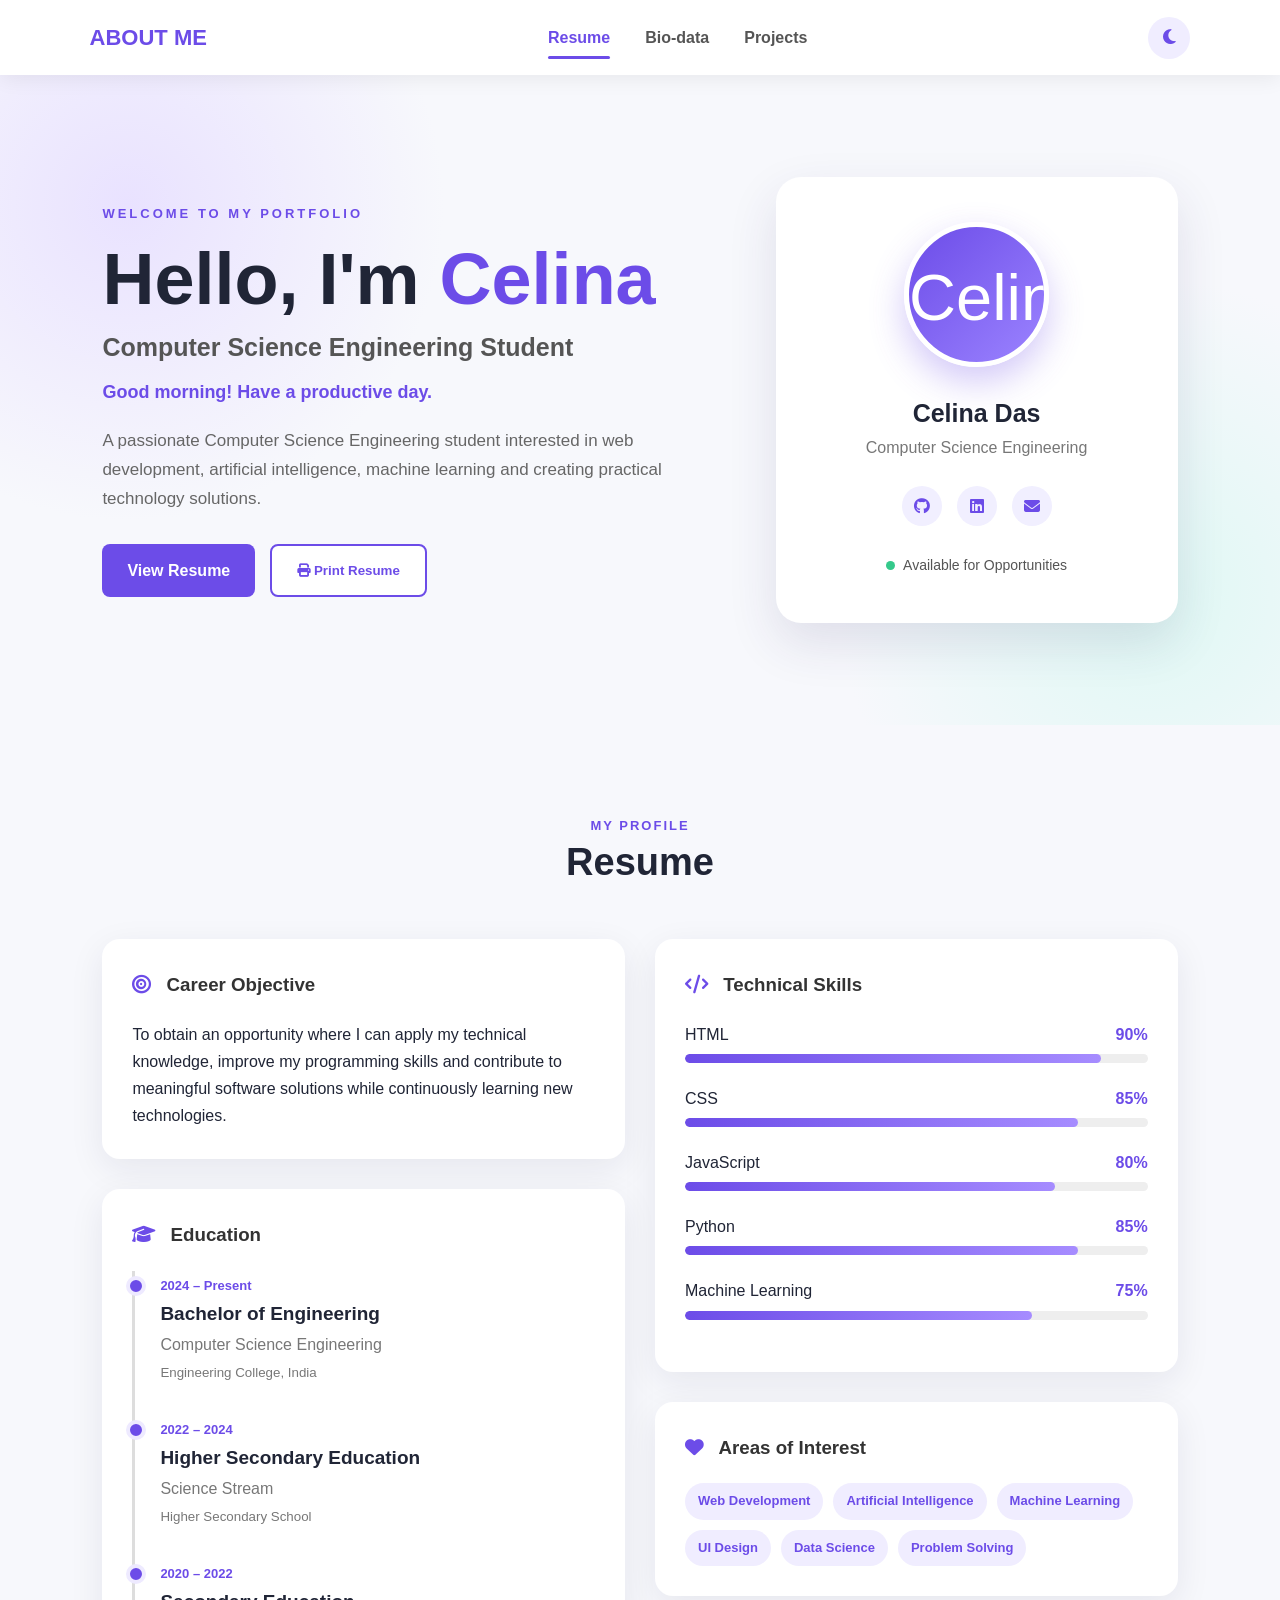
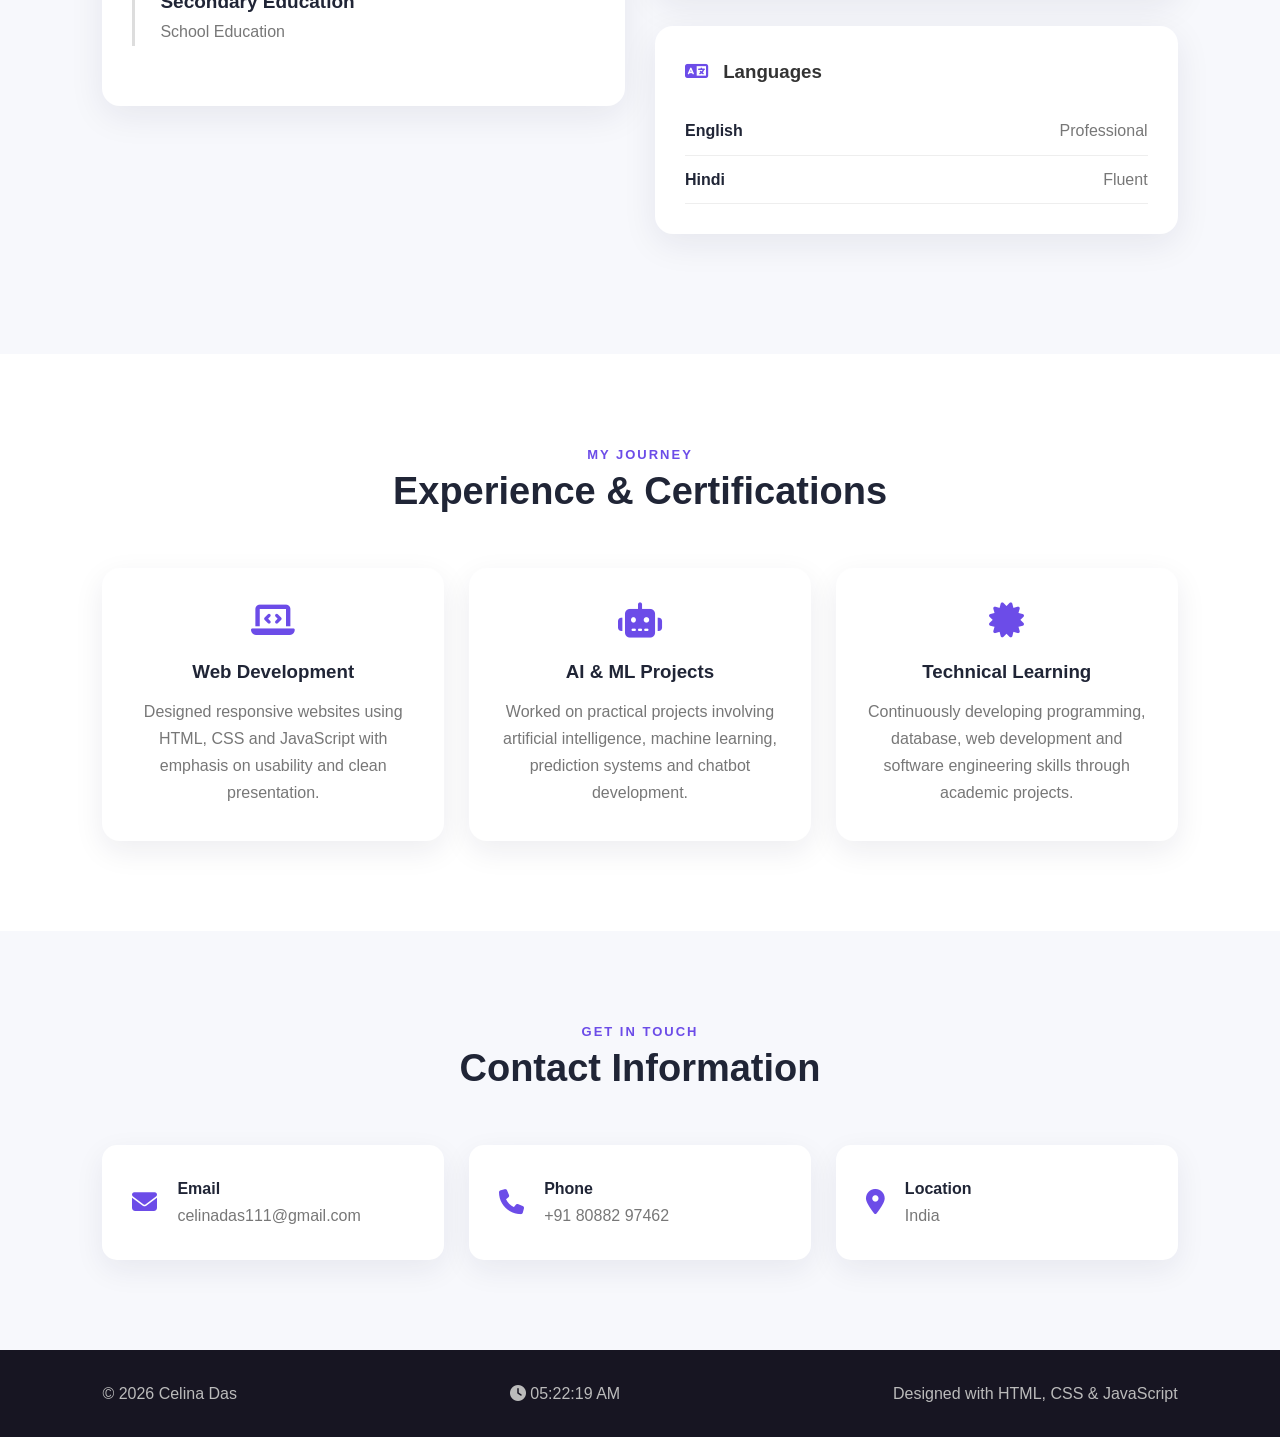
==== index.html @ e7c4971f "Add files via upload" ====
<!DOCTYPE html>
<html lang="en">
<head>
    <meta charset="UTF-8">
    <meta name="viewport" content="width=device-width, initial-scale=1.0">
    <title>Celina Das | Resume</title>

    <link rel="stylesheet"
          href="https://cdnjs.cloudflare.com/ajax/libs/font-awesome/6.5.2/css/all.min.css">

    <link rel="stylesheet" href="style.css">
</head>

<body>

<header class="header">
    <div class="logo"> ABOUT ME </div>

    <nav>
        <a href="index.html" class="active">Resume</a>
        <a href="biodata.html">Bio-data</a>
        <a href="projects.html">Projects</a>
    </nav>

    <button class="theme-btn" onclick="toggleTheme()">
        <i class="fas fa-moon"></i>
    </button>
</header>


<main>

<!-- HERO -->
<section class="hero">

    <div class="hero-text">

        <p class="small-title">WELCOME TO MY PORTFOLIO</p>

        <h1>Hello, I'm <span>Celina</span></h1>

        <h2>Computer Science Engineering Student</h2>

        <p id="greeting"></p>

        <p class="intro">
            A passionate Computer Science Engineering student interested in
            web development, artificial intelligence, machine learning and
            creating practical technology solutions.
        </p>

        <div class="hero-buttons">
            <a href="#resume" class="btn">View Resume</a>

            <button class="btn outline" onclick="printResume()">
                <i class="fas fa-print"></i> Print Resume
            </button>
        </div>

    </div>


    <div class="profile-card">

        <div class="profile-icon">
            <img src="images/p.png" alt="Celina Das">
        </div>

        <h3>Celina Das</h3>

        <p>Computer Science Engineering</p>

        <div class="social-icons">

            <a href="#">
                <i class="fab fa-github"></i>
            </a>

            <a href="#">
                <i class="fab fa-linkedin"></i>
            </a>

            <a href="mailto:celina@example.com">
                <i class="fas fa-envelope"></i>
            </a>

        </div>

        <div class="availability">
            <span></span> Available for Opportunities
        </div>

    </div>

</section>


<!-- RESUME -->
<section class="section" id="resume">

    <div class="section-title">
        <p>MY PROFILE</p>
        <h2>Resume</h2>
    </div>


    <div class="resume-grid">

        <!-- LEFT -->
        <div>

            <article class="resume-card">

                <h3>
                    <i class="fas fa-bullseye"></i>
                    Career Objective
                </h3>

                <p>
                    To obtain an opportunity where I can apply my technical
                    knowledge, improve my programming skills and contribute
                    to meaningful software solutions while continuously
                    learning new technologies.
                </p>

            </article>


            <article class="resume-card">

                <h3>
                    <i class="fas fa-graduation-cap"></i>
                    Education
                </h3>

                <div class="timeline">

                    <div class="timeline-item">

                        <span>2024 – Present</span>

                        <h4>Bachelor of Engineering</h4>

                        <p>
                            Computer Science Engineering
                        </p>

                        <small>
                            Engineering College, India
                        </small>

                    </div>


                    <div class="timeline-item">

                        <span>2022 – 2024</span>

                        <h4>Higher Secondary Education</h4>

                        <p>
                            Science Stream
                        </p>

                        <small>
                            Higher Secondary School
                        </small>

                    </div>


                    <div class="timeline-item">

                        <span>2020 – 2022</span>

                        <h4>Secondary Education</h4>

                        <p>
                            School Education
                        </p>

                    </div>

                </div>

            </article>

        </div>


        <!-- RIGHT -->
        <div>

            <article class="resume-card">

                <h3>
                    <i class="fas fa-code"></i>
                    Technical Skills
                </h3>

                <div class="skill">

                    <div>
                        <span>HTML</span>
                        <b>90%</b>
                    </div>

                    <div class="progress">
                        <div style="width:90%"></div>
                    </div>

                </div>


                <div class="skill">

                    <div>
                        <span>CSS</span>
                        <b>85%</b>
                    </div>

                    <div class="progress">
                        <div style="width:85%"></div>
                    </div>

                </div>


                <div class="skill">

                    <div>
                        <span>JavaScript</span>
                        <b>80%</b>
                    </div>

                    <div class="progress">
                        <div style="width:80%"></div>
                    </div>

                </div>


                <div class="skill">

                    <div>
                        <span>Python</span>
                        <b>85%</b>
                    </div>

                    <div class="progress">
                        <div style="width:85%"></div>
                    </div>

                </div>


                <div class="skill">

                    <div>
                        <span>Machine Learning</span>
                        <b>75%</b>
                    </div>

                    <div class="progress">
                        <div style="width:75%"></div>
                    </div>

                </div>

            </article>


            <article class="resume-card">

                <h3>
                    <i class="fas fa-heart"></i>
                    Areas of Interest
                </h3>

                <div class="tags">

                    <span>Web Development</span>
                    <span>Artificial Intelligence</span>
                    <span>Machine Learning</span>
                    <span>UI Design</span>
                    <span>Data Science</span>
                    <span>Problem Solving</span>

                </div>

            </article>


            <article class="resume-card">

                <h3>
                    <i class="fas fa-language"></i>
                    Languages
                </h3>

                <div class="language-list">

                    <p>
                        <b>English</b>
                        <span>Professional</span>
                    </p>

                    <p>
                        <b>Hindi</b>
                        <span>Fluent</span>
                    </p>

                </div>

            </article>

        </div>

    </div>

</section>


<!-- EXPERIENCE -->
<section class="section alternate">

    <div class="section-title">
        <p>MY JOURNEY</p>
        <h2>Experience & Certifications</h2>
    </div>


    <div class="three-columns">

        <article class="info-card">

            <i class="fas fa-laptop-code"></i>

            <h3>Web Development</h3>

            <p>
                Designed responsive websites using HTML, CSS and JavaScript
                with emphasis on usability and clean presentation.
            </p>

        </article>


        <article class="info-card">

            <i class="fas fa-robot"></i>

            <h3>AI & ML Projects</h3>

            <p>
                Worked on practical projects involving artificial intelligence,
                machine learning, prediction systems and chatbot development.
            </p>

        </article>


        <article class="info-card">

            <i class="fas fa-certificate"></i>

            <h3>Technical Learning</h3>

            <p>
                Continuously developing programming, database, web development
                and software engineering skills through academic projects.
            </p>

        </article>

    </div>

</section>


<!-- CONTACT -->
<section class="section">

    <div class="section-title">
        <p>GET IN TOUCH</p>
        <h2>Contact Information</h2>
    </div>


    <div class="contact-grid">

        <div class="contact-item">
            <i class="fas fa-envelope"></i>

            <div>
                <h4>Email</h4>
                <p>celinadas111@gmail.com</p>
            </div>
        </div>


        <div class="contact-item">
            <i class="fas fa-phone"></i>

            <div>
                <h4>Phone</h4>
                <p>+91 80882 97462</p>
            </div>
        </div>


        <div class="contact-item">
            <i class="fas fa-location-dot"></i>

            <div>
                <h4>Location</h4>
                <p>India</p>
            </div>
        </div>

    </div>

</section>

</main>


<footer>

    <p>
        © <span id="year"></span> Celina Das
    </p>

    <p>
        <i class="fas fa-clock"></i>
        <span id="clock"></span>
    </p>

    <p>Designed with HTML, CSS & JavaScript</p>

</footer>


<script src="script.js"></script>

</body>
</html>
---- style.css ----
/* ==============================
   GENERAL
============================== */

* {
    margin: 0;
    padding: 0;
    box-sizing: border-box;
}

html {
    scroll-behavior: smooth;
}

body {
    font-family: "Segoe UI", Arial, sans-serif;
    background: #f7f8fc;
    color: #202536;
    line-height: 1.7;
    transition: 0.3s;
}

a {
    text-decoration: none;
    color: inherit;
}

button,
input,
textarea {
    font-family: inherit;
}


/* ==============================
   HEADER
============================== */

.header {
    height: 75px;
    background: white;
    display: flex;
    align-items: center;
    justify-content: space-between;
    padding: 0 7%;
    position: sticky;
    top: 0;
    z-index: 1000;
    box-shadow: 0 3px 20px rgba(0,0,0,0.07);
}

.logo {
    font-size: 22px;
    font-weight: 800;
    color: #6c4ce8;
}

nav {
    display: flex;
    gap: 35px;
}

nav a {
    font-weight: 600;
    color: #555;
    position: relative;
}

nav a:hover,
nav a.active {
    color: #6c4ce8;
}

nav a.active::after {
    content: "";
    position: absolute;
    height: 3px;
    width: 100%;
    background: #6c4ce8;
    left: 0;
    bottom: -8px;
    border-radius: 10px;
}

.theme-btn {
    border: none;
    width: 42px;
    height: 42px;
    border-radius: 50%;
    background: #f0edff;
    color: #6c4ce8;
    cursor: pointer;
    font-size: 17px;
}


/* ==============================
   HERO
============================== */

.hero {
    min-height: 650px;
    padding: 90px 8%;
    display: grid;
    grid-template-columns: 1.5fr 1fr;
    gap: 70px;
    align-items: center;
    background:
        radial-gradient(circle at 10% 20%, #e9e2ff 0, transparent 25%),
        radial-gradient(circle at 90% 80%, #dff8f4 0, transparent 25%),
        #f7f8fc;
}

.small-title {
    color: #6c4ce8;
    font-weight: 800;
    letter-spacing: 3px;
    font-size: 13px;
}

.hero h1,h2 {
    font-size: clamp(40px, 6vw, 72px);
    line-height: 1.1;
    margin: 15px 0;
}

.hero h1 span {
    color: #6c4ce8;
}

.hero h2 {
    font-size: 25px;
    color: #555;
    margin-bottom: 15px;
}

#greeting {
    color: #6c4ce8;
    font-weight: 700;
    font-size: 18px;
}

.intro {
    max-width: 680px;
    color: #666;
    margin: 20px 0 30px;
    font-size: 17px;
}

.hero-buttons {
    display: flex;
    gap: 15px;
    flex-wrap: wrap;
}

.btn {
    display: inline-block;
    border: none;
    background: #6c4ce8;
    color: white;
    padding: 13px 25px;
    border-radius: 8px;
    font-weight: 700;
    cursor: pointer;
    transition: 0.3s;
}

.btn:hover {
    transform: translateY(-3px);
    box-shadow: 0 10px 25px rgba(108,76,232,0.25);
}

.btn.outline {
    background: white;
    color: #6c4ce8;
    border: 2px solid #6c4ce8;
}


/* ==============================
   PROFILE CARD
============================== */
.profile-icon {
    width: 150px;
    height: 150px;
    border-radius: 50%;
    overflow: hidden;
    margin: auto;
    border: 5px solid white;
}

.profile-icon img {
    width: 100%;
    height: 100%;
    object-fit: cover;
    display: block;
}
.profile-card {
    background: white;
    border-radius: 25px;
    padding: 45px 30px;
    text-align: center;
    box-shadow: 0 20px 50px rgba(50,40,100,0.12);
}

.profile-icon,
.large-profile {
    width: 145px;
    height: 145px;
    border-radius: 50%;
    margin: auto;
    background: linear-gradient(135deg, #6c4ce8, #9b83ff);
    display: flex;
    align-items: center;
    justify-content: center;
    color: white;
    font-size: 65px;
    box-shadow: 0 15px 35px rgba(108,76,232,0.3);
}

.profile-card h3 {
    margin-top: 25px;
    font-size: 25px;
}

.profile-card p {
    color: #777;
}

.social-icons {
    display: flex;
    justify-content: center;
    gap: 15px;
    margin: 25px 0;
}

.social-icons a {
    width: 40px;
    height: 40px;
    border-radius: 50%;
    background: #f1efff;
    color: #6c4ce8;
    display: flex;
    justify-content: center;
    align-items: center;
}

.availability {
    display: inline-flex;
    align-items: center;
    gap: 8px;
    color: #555;
    font-size: 14px;
}

.availability span {
    width: 9px;
    height: 9px;
    background: #35c98b;
    border-radius: 50%;
}


/* ==============================
   SECTIONS
============================== */

.section {
    padding: 90px 8%;
}

.alternate {
    background: white;
}

.section-title {
    text-align: center;
    margin-bottom: 55px;
}

.section-title > p:first-child {
    color: #6c4ce8;
    font-weight: 800;
    letter-spacing: 2px;
    font-size: 13px;
}

.section-title h2 {
    font-size: 38px;
    margin: 5px 0;
}

.section-title > p:last-child {
    color: #777;
}


/* ==============================
   RESUME
============================== */

.resume-grid {
    display: grid;
    grid-template-columns: 1fr 1fr;
    gap: 30px;
}

.resume-card {
    background: white;
    padding: 30px;
    border-radius: 18px;
    margin-bottom: 30px;
    box-shadow: 0 10px 35px rgba(30,30,70,0.08);
}

.alternate .resume-card {
    background: #f7f8fc;
}

.resume-card h3 {
    margin-bottom: 20px;
    color: #333;
}

.resume-card h3 i {
    color: #6c4ce8;
    margin-right: 10px;
}

.timeline {
    border-left: 3px solid #ddd;
    padding-left: 25px;
}

.timeline-item {
    position: relative;
    margin-bottom: 30px;
}

.timeline-item::before {
    content: "";
    position: absolute;
    left: -34px;
    top: 5px;
    width: 12px;
    height: 12px;
    background: #6c4ce8;
    border: 4px solid #eeeaff;
    border-radius: 50%;
}

.timeline-item span {
    font-size: 13px;
    color: #6c4ce8;
    font-weight: 700;
}

.timeline-item h4 {
    font-size: 19px;
}

.timeline-item p,
.timeline-item small {
    color: #777;
}


/* ==============================
   SKILLS
============================== */

.skill {
    margin-bottom: 22px;
}

.skill > div:first-child {
    display: flex;
    justify-content: space-between;
    margin-bottom: 6px;
}

.skill b {
    color: #6c4ce8;
}

.progress {
    height: 9px;
    background: #eee;
    border-radius: 10px;
    overflow: hidden;
}

.progress div {
    height: 100%;
    background: linear-gradient(90deg, #6c4ce8, #a68cff);
    border-radius: 10px;
}

.tags,
.project-tags {
    display: flex;
    flex-wrap: wrap;
    gap: 10px;
}

.tags span,
.project-tags span {
    padding: 7px 13px;
    border-radius: 20px;
    background: #f0edff;
    color: #6c4ce8;
    font-size: 13px;
    font-weight: 700;
}

.language-list p {
    display: flex;
    justify-content: space-between;
    padding: 10px 0;
    border-bottom: 1px solid #eee;
}

.language-list span {
    color: #777;
}


/* ==============================
   THREE COLUMNS
============================== */

.three-columns {
    display: grid;
    grid-template-columns: repeat(3, 1fr);
    gap: 25px;
}

.info-card {
    background: white;
    padding: 35px 25px;
    border-radius: 18px;
    box-shadow: 0 10px 30px rgba(30,30,70,0.08);
    text-align: center;
    transition: 0.3s;
}

.info-card:hover {
    transform: translateY(-7px);
}

.info-card i {
    font-size: 35px;
    color: #6c4ce8;
    margin-bottom: 18px;
}

.info-card h3 {
    margin-bottom: 10px;
}

.info-card p {
    color: #777;
}


/* ==============================
   CONTACT
============================== */

.contact-grid {
    display: grid;
    grid-template-columns: repeat(3, 1fr);
    gap: 25px;
}

.contact-item {
    background: white;
    padding: 30px;
    display: flex;
    gap: 20px;
    align-items: center;
    border-radius: 15px;
    box-shadow: 0 10px 30px rgba(30,30,70,0.07);
}

.contact-item i {
    color: #6c4ce8;
    font-size: 25px;
}

.contact-item p {
    color: #777;
}


/* ==============================
   PAGE BANNER
============================== */

.page-banner {
    height: 120px;
    padding: 10px 8%;
    text-align: center;
    background:
        linear-gradient(135deg, #6c4ce8, #8c70f2);
    color: white;
}

.page-banner > p:first-child {
    letter-spacing: 3px;
    font-weight: 800;
    font-size: 13px;
}

.page-banner h1 {
    font-size: 55px;
    margin: 10px 0;
}

.page-banner p {
    opacity: 0.9;
}

.page-banner .btn {
    margin-top: 25px;
    background: white;
    color: #6c4ce8;
}


/* ==============================
   BIO-DATA
============================== */

.bio-profile {
    display: grid;
    grid-template-columns: 180px 1fr;
    align-items: center;
    gap: 40px;
    max-width: 900px;
    margin: auto;
}

.bio-profile .large-profile {
    width: 170px;
    height: 170px;
}

.bio-profile h2 {
    font-size: 35px;
}

.role {
    color: #6c4ce8;
    font-weight: 700;
    margin-bottom: 15px;
}

.table-container {
    max-width: 950px;
    margin: auto;
    overflow: hidden;
    border-radius: 15px;
    box-shadow: 0 10px 30px rgba(30,30,70,0.08);
}

table {
    width: 100%;
    border-collapse: collapse;
    background: white;
}

th,
td {
    padding: 18px 22px;
    text-align: left;
    border-bottom: 1px solid #eee;
}

th {
    width: 35%;
    color: #6c4ce8;
    background: #faf9ff;
}

td {
    color: #555;
}



.hobby-grid {
    display: grid;
    grid-template-columns: repeat(4, 1fr);
    gap: 25px;
}

.hobby-card {
    background: #f7f8fc;
    padding: 30px 20px;
    text-align: center;
    border-radius: 15px;
}

.hobby-card i {
    font-size: 35px;
    color: #6c4ce8;
    margin-bottom: 15px;
}

.hobby-card p {
    color: #777;
}


/* ==============================
   PROJECTS
============================== */

.filter-buttons {
    display: flex;
    justify-content: center;
    gap: 12px;
    margin-bottom: 40px;
    flex-wrap: wrap;
}

.filter {
    border: 1px solid #ddd;
    background: white;
    padding: 10px 20px;
    border-radius: 20px;
    cursor: pointer;
    font-weight: 600;
}

.filter.active,
.filter:hover {
    background: #6c4ce8;
    color: white;
    border-color: #6c4ce8;
}

.project-grid {
    display: grid;
    grid-template-columns: repeat(3, 1fr);
    gap: 25px;
}

.project-card {
    background: white;
    border-radius: 20px;
    padding: 35px;
    position: relative;
    box-shadow: 0 10px 30px rgba(30,30,70,0.08);
    transition: 0.3s;
}

.project-card:hover {
    transform: translateY(-7px);
}

.project-card i {
    color: #6c4ce8;
    font-size: 35px;
    margin: 20px 0;
}

.project-number {
    position: absolute;
    right: 25px;
    top: 20px;
    color: #ddd;
    font-size: 25px;
    font-weight: 800;
}

.project-card p {
    color: #777;
    margin-bottom: 20px;
}


/* ==============================
   CALCULATOR
============================== */

.calculator {
    max-width: 900px;
    margin: auto;
    background: white;
    padding: 45px;
    border-radius: 25px;
    box-shadow: 0 15px 45px rgba(30,30,70,0.1);
}

.input-grid {
    display: grid;
    grid-template-columns: repeat(3, 1fr);
    gap: 20px;
}

.input-box label {
    display: block;
    font-weight: 700;
    margin-bottom: 7px;
}

.input-box input {
    width: 100%;
    padding: 13px;
    border: 1px solid #ddd;
    border-radius: 8px;
    outline: none;
}

.input-box input:focus {
    border-color: #6c4ce8;
}

.calculate-btn {
    display: block;
    margin: 30px auto;
    border: none;
    background: #6c4ce8;
    color: white;
    padding: 15px 30px;
    border-radius: 8px;
    cursor: pointer;
    font-weight: 700;
}

.skill-result {
    text-align: center;
    padding: 30px;
    border-top: 1px solid #eee;
}

.score-circle {
    width: 130px;
    height: 130px;
    border-radius: 50%;
    background: #f0edff;
    color: #6c4ce8;
    display: flex;
    align-items: center;
    justify-content: center;
    font-size: 38px;
    font-weight: 800;
    margin: 20px auto;
}

#skillMessage {
    color: #777;
}


/* ==============================
   CONTACT FORM
============================== */

.contact-form {
    max-width: 850px;
    margin: auto;
}

.form-row {
    display: grid;
    grid-template-columns: 1fr 1fr;
    gap: 20px;
}

.contact-form input,
.contact-form textarea {
    width: 100%;
    padding: 15px;
    border: 1px solid #ddd;
    border-radius: 8px;
    margin-bottom: 20px;
    outline: none;
    resize: vertical;
}

.contact-form input:focus,
.contact-form textarea:focus {
    border-color: #6c4ce8;
}


/* ==============================
   FOOTER
============================== */

footer {
    background: #171522;
    color: white;
    padding: 30px 8%;
    display: flex;
    justify-content: space-between;
    flex-wrap: wrap;
    gap: 15px;
}

footer p {
    color: #bbb;
}


/* ==============================
   DARK MODE
============================== */

body.dark {
    background: #12111a;
    color: #eee;
}

body.dark .header,
body.dark .profile-card,
body.dark .resume-card,
body.dark .info-card,
body.dark .contact-item,
body.dark .education-card,
body.dark .project-card,
body.dark .calculator,
body.dark table {
    background: #1d1b28;
    color: #eee;
}

body.dark .hero {
    background: #12111a;
}

body.dark .alternate {
    background: #171620;
}

body.dark nav a {
    color: #bbb;
}

body.dark nav a.active {
    color: #a894ff;
}

body.dark h1,
body.dark h2,
body.dark h3,
body.dark h4 {
    color: #fff;
}

body.dark p,
body.dark .intro,
body.dark .project-card p,
body.dark .info-card p {
    color: #bbb;
}

body.dark th {
    background: #252231;
}

body.dark td,
body.dark th {
    border-color: #383442;
}

body.dark .btn.outline {
    background: #1d1b28;
    color: #a894ff;
}

body.dark .input-box input,
body.dark .contact-form input,
body.dark .contact-form textarea {
    background: #252331;
    color: white;
    border-color: #444;
}


/* ==============================
   RESPONSIVE
============================== */

@media(max-width: 900px) {

    .hero {
        grid-template-columns: 1fr;
        text-align: center;
    }

    .intro {
        margin-left: auto;
        margin-right: auto;
    }

    .hero-buttons {
        justify-content: center;
    }

    .resume-grid,
    .project-grid,
    .three-columns,
    .education-grid {
        grid-template-columns: 1fr 1fr;
    }

    .hobby-grid {
        grid-template-columns: 1fr 1fr;
    }

    .contact-grid {
        grid-template-columns: 1fr;
    }

    .input-grid {
        grid-template-columns: 1fr 1fr;
    }

}

@media(max-width: 600px) {

    .header {
        height: auto;
        padding: 15px 5%;
        flex-wrap: wrap;
        gap: 15px;
    }

    nav {
        order: 3;
        width: 100%;
        justify-content: center;
        gap: 18px;
    }

    .hero {
        padding: 60px 5%;
    }

    .section {
        padding: 60px 5%;
    }

    .resume-grid,
    .project-grid,
    .three-columns,
    .education-grid,
    .hobby-grid,
    .input-grid {
        grid-template-columns: 1fr;
    }
    

    .bio-profile {
        grid-template-columns: 1fr;
        text-align: center;
    }

    .form-row {
        grid-template-columns: 1fr;
        gap: 0;
    }

    .page-banner h1 {
        font-size: 42px;
    }

}


/* ==============================
   PRINT VERSION
============================== */

@media print {

    @page {
        size: A4;
        margin: 12mm;
    }

    * {
        box-shadow: none !important;
    }

    body {
        background: white !important;
        color: #111 !important;
        font-size: 12px;
        line-height: 1.45;
    }

    .header {
        position: static;
        height: auto;
        padding: 10px 0;
        border-bottom: 2px solid #222;
        box-shadow: none;
    }

    nav,
    .theme-btn,
    .hero-buttons,
    .filter-buttons,
    .calculate-btn,
    .contact-form,
    .page-banner .btn {
        display: none !important;
    }

    .hero {
        min-height: auto;
        padding: 30px 0;
        background: white !important;
        grid-template-columns: 1.5fr 1fr;
    }

    .hero h1 {
        font-size: 40px;
    }

    .hero h2 {
        font-size: 18px;
    }

    .profile-card {
        border: 1px solid #ddd;
        padding: 25px;
    }

    .profile-icon {
        width: 100px;
        height: 100px;
        font-size: 45px;
    }

    .section {
        padding: 35px 0;
        page-break-inside: auto;
    }

    .section-title {
        margin-bottom: 25px;
    }

    .section-title h2 {
        font-size: 27px;
    }

    .resume-grid {
        grid-template-columns: 1fr 1fr;
    }

    .resume-card,
    .info-card,
    .education-card,
    .hobby-card,
    .project-card,
    .contact-item {
        break-inside: avoid;
        border: 1px solid #ddd;
    }

    .three-columns {
        grid-template-columns: repeat(3, 1fr);
    }

    .contact-grid {
        grid-template-columns: repeat(3, 1fr);
    }

    .project-grid {
        grid-template-columns: repeat(2, 1fr);
    }

    .hobby-grid {
        grid-template-columns: repeat(2, 1fr);
    }

    .page-banner {
        padding: 50px 0;
        background: white !important;
        color: #111 !important;
        border-bottom: 2px solid #222;
    }

    .page-banner h1 {
        font-size: 38px;
    }

    .bio-profile {
        grid-template-columns: 150px 1fr;
    }

    .education-grid {
        grid-template-columns: repeat(3, 1fr);
    }

    .calculator {
        border: 1px solid #ddd;
    }

    footer {
        background: white !important;
        color: #111 !important;
        border-top: 2px solid #222;
        padding: 15px 0;
    }

    footer p {
        color: #111 !important;
    }

    a {
        color: #111 !important;
    }

}
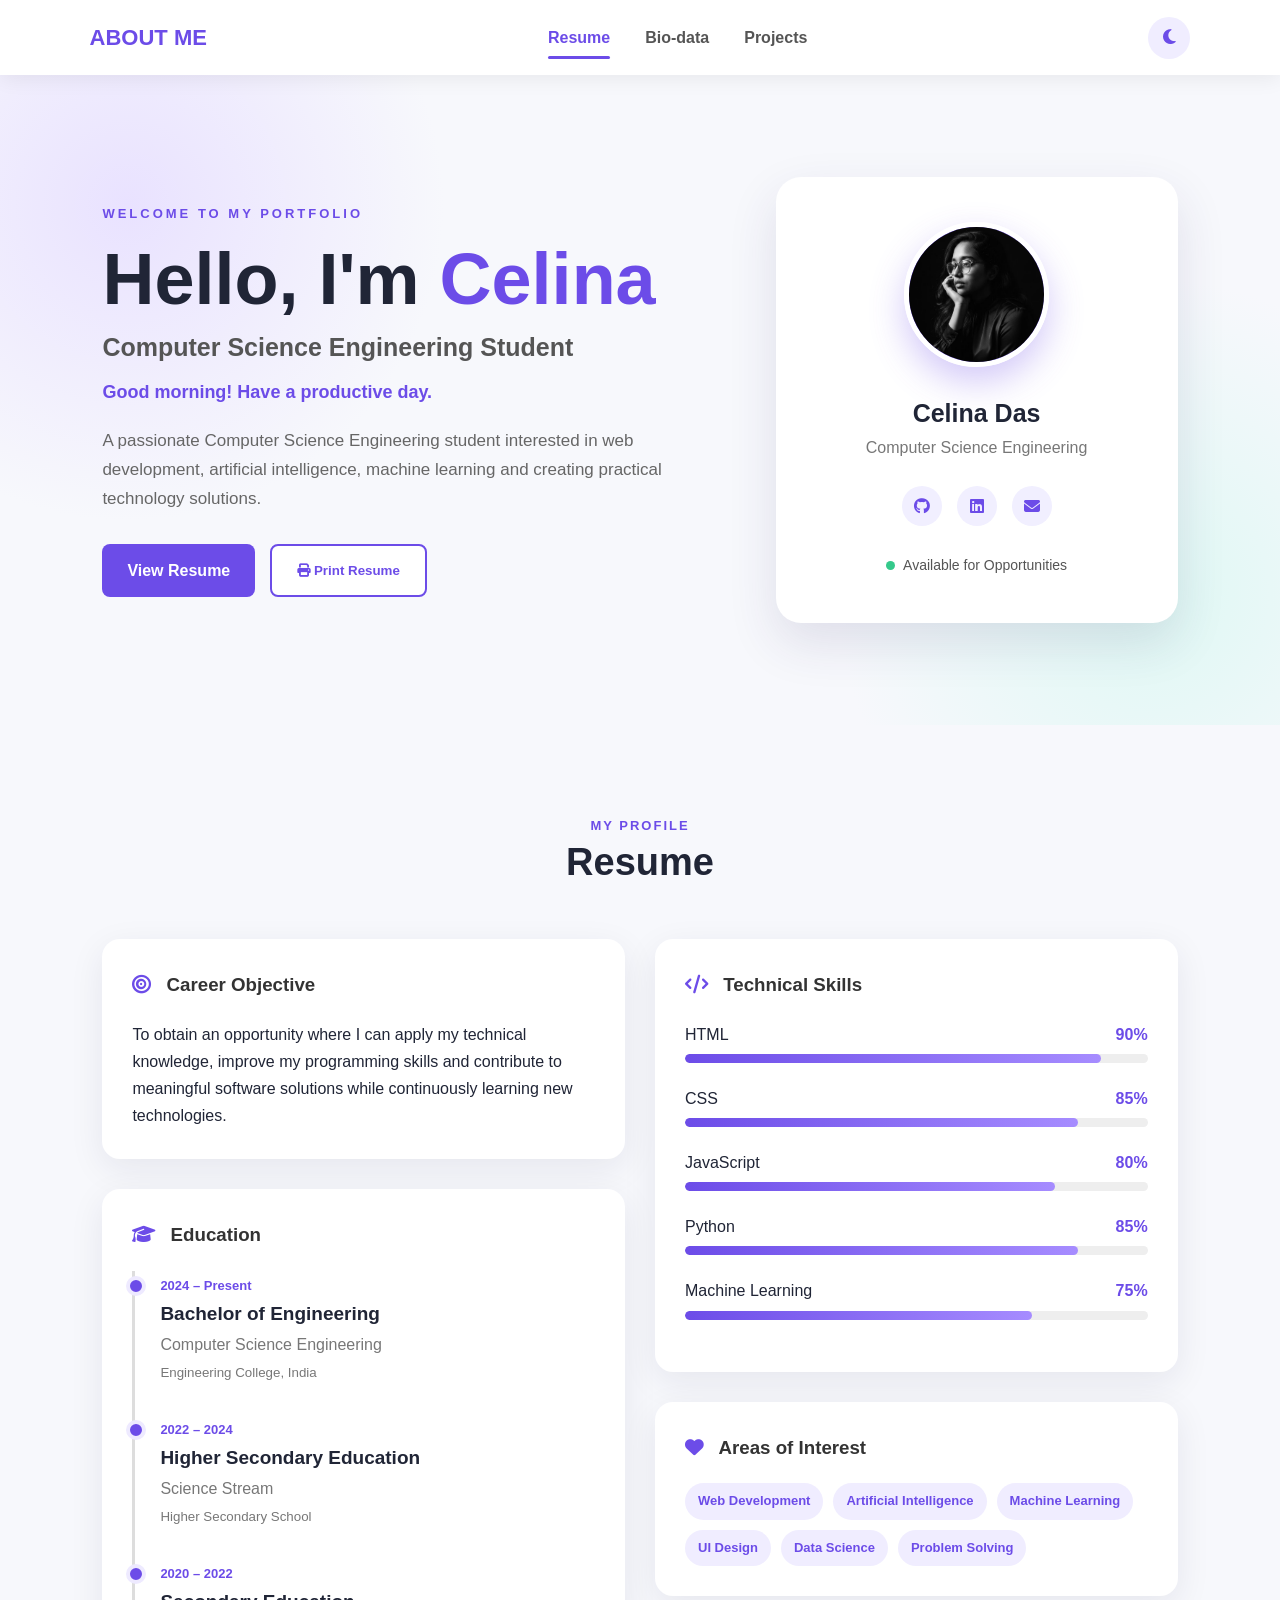
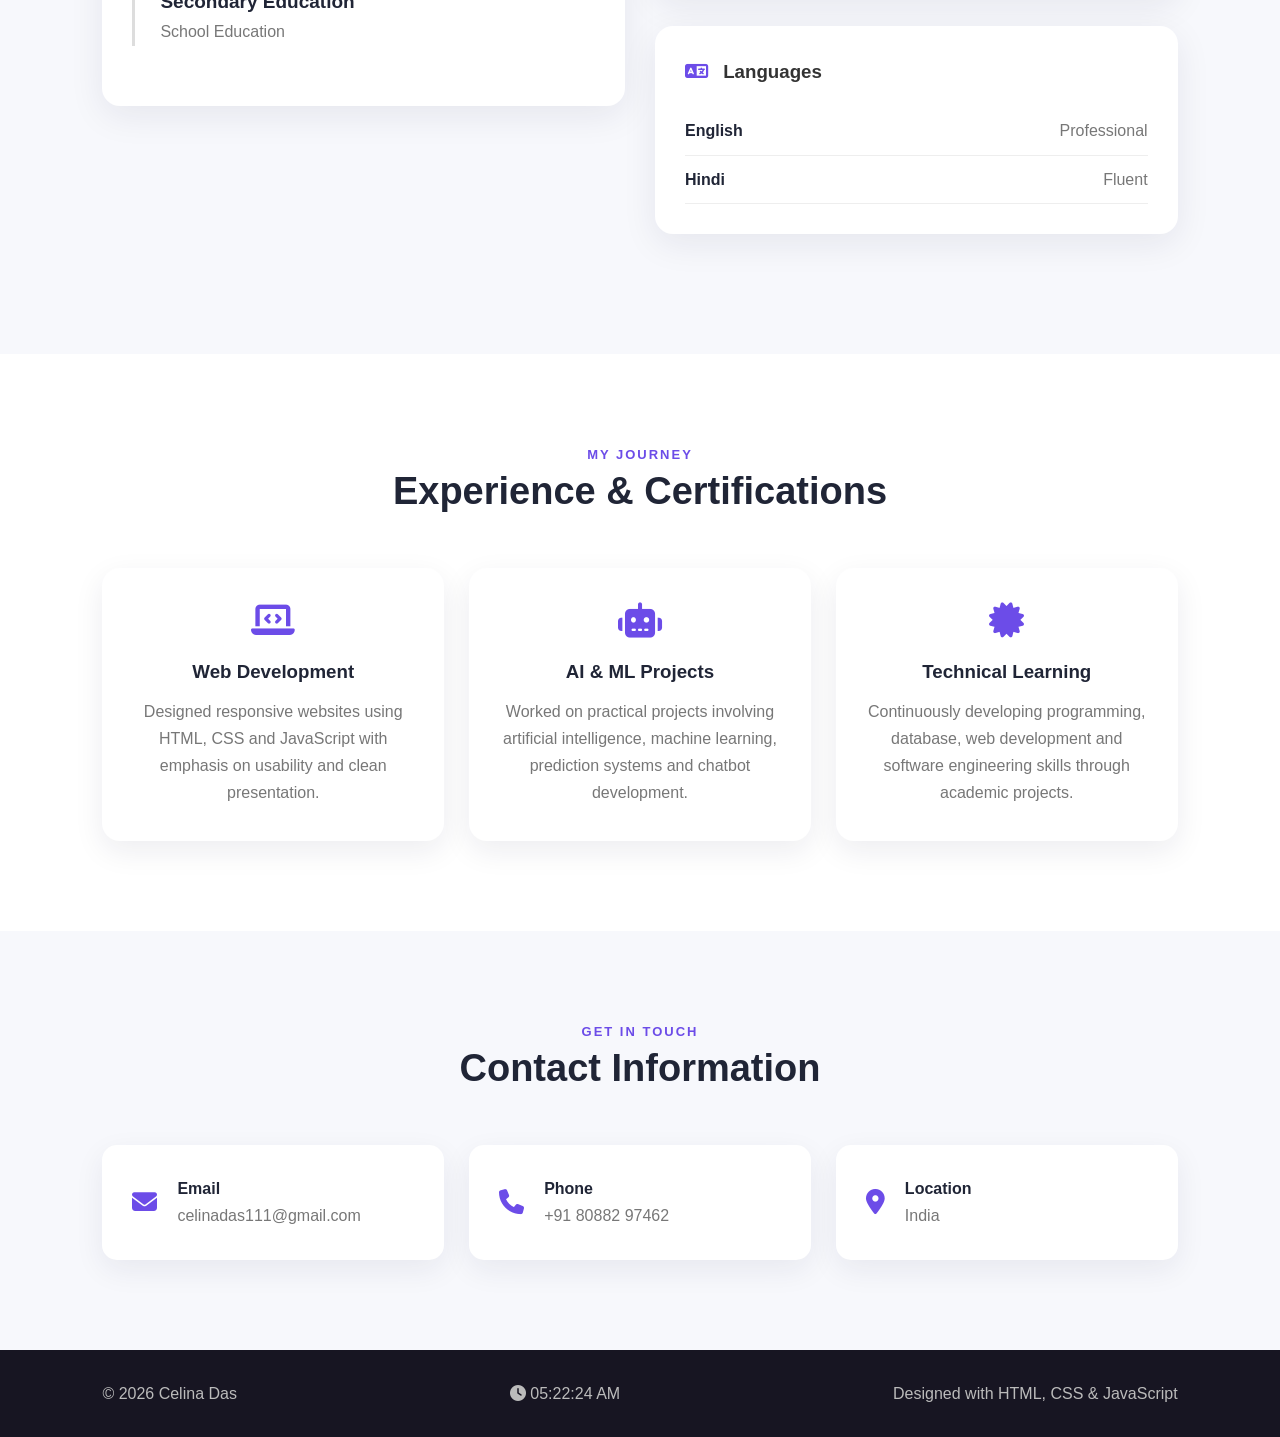
==== commit 41f0a57f: "Update index.html" ====
--- a/index.html
+++ b/index.html
@@ -63,7 +63,7 @@
     <div class="profile-card">
 
         <div class="profile-icon">
-            <img src="images/p.png" alt="Celina Das">
+            <img src="p.png" alt="Celina Das">
         </div>
 
         <h3>Celina Das</h3>
@@ -444,4 +444,4 @@
 <script src="script.js"></script>
 
 </body>
-</html>+</html>
